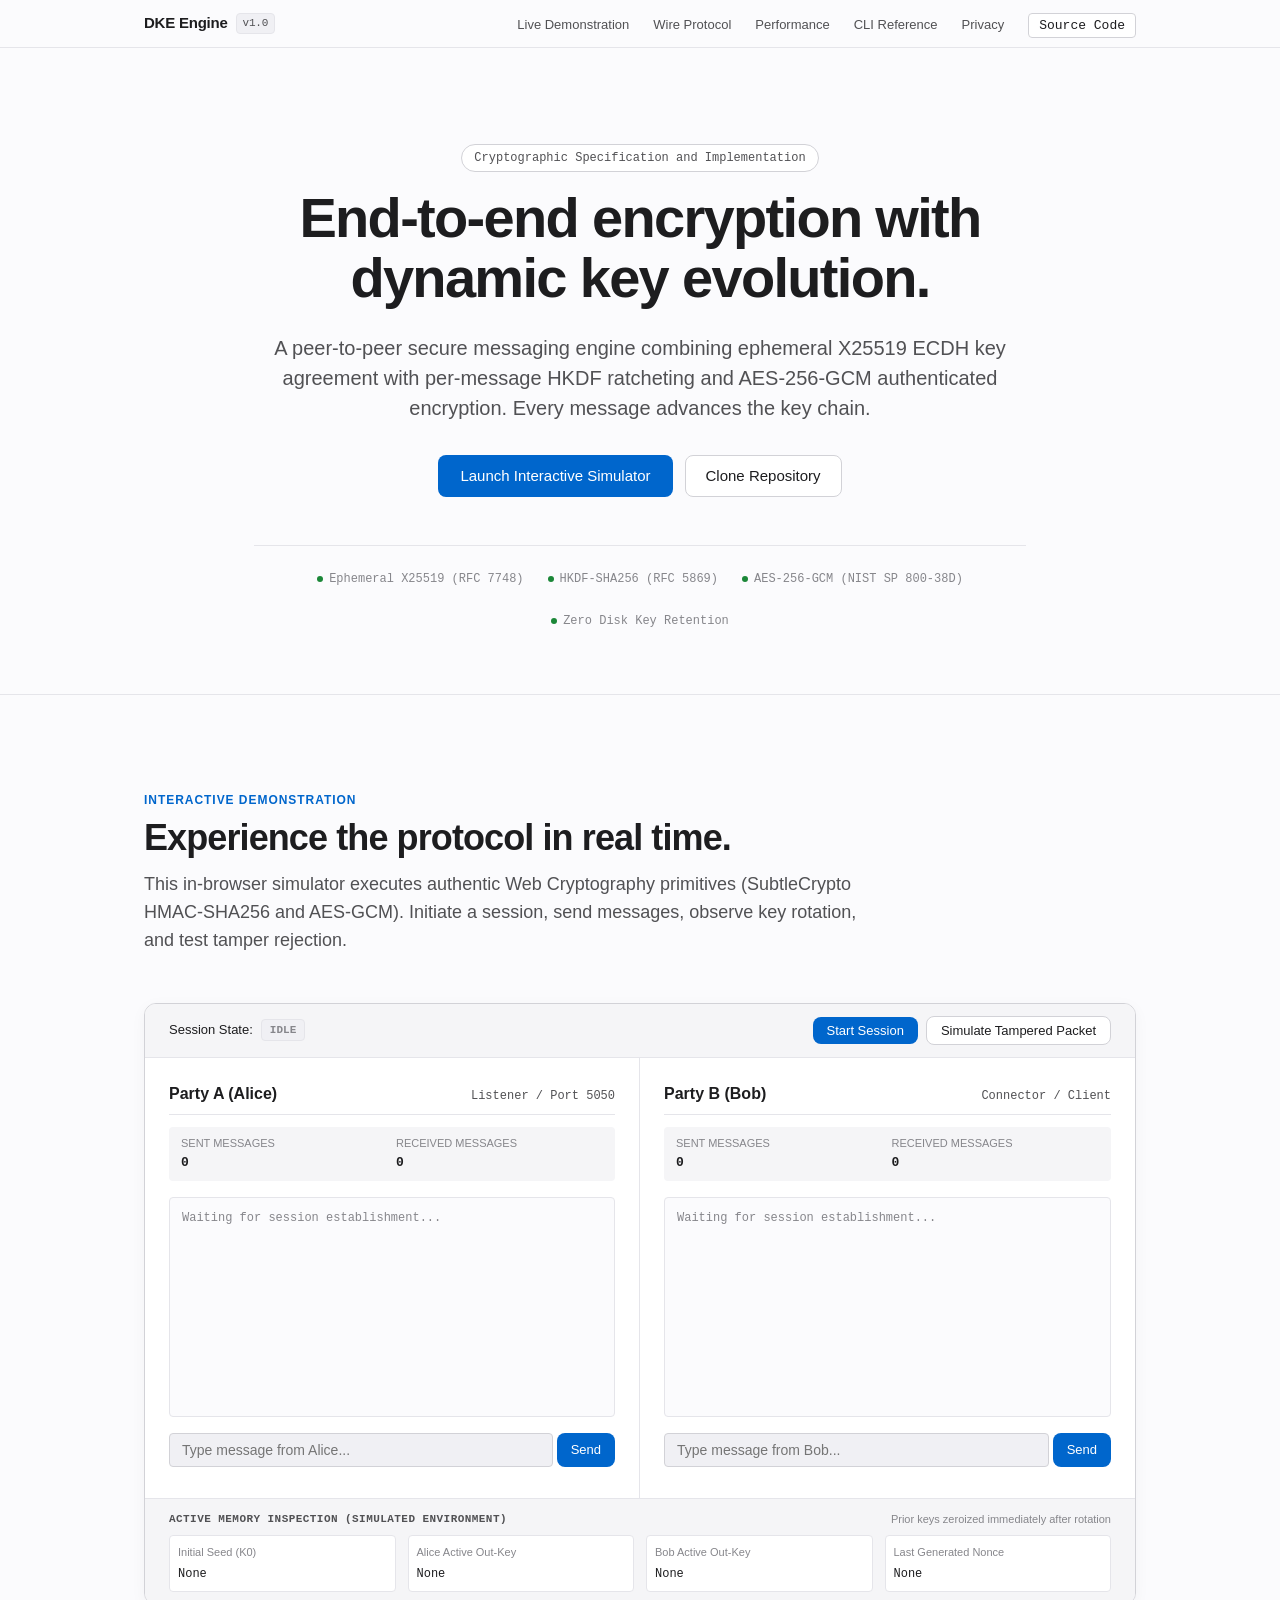
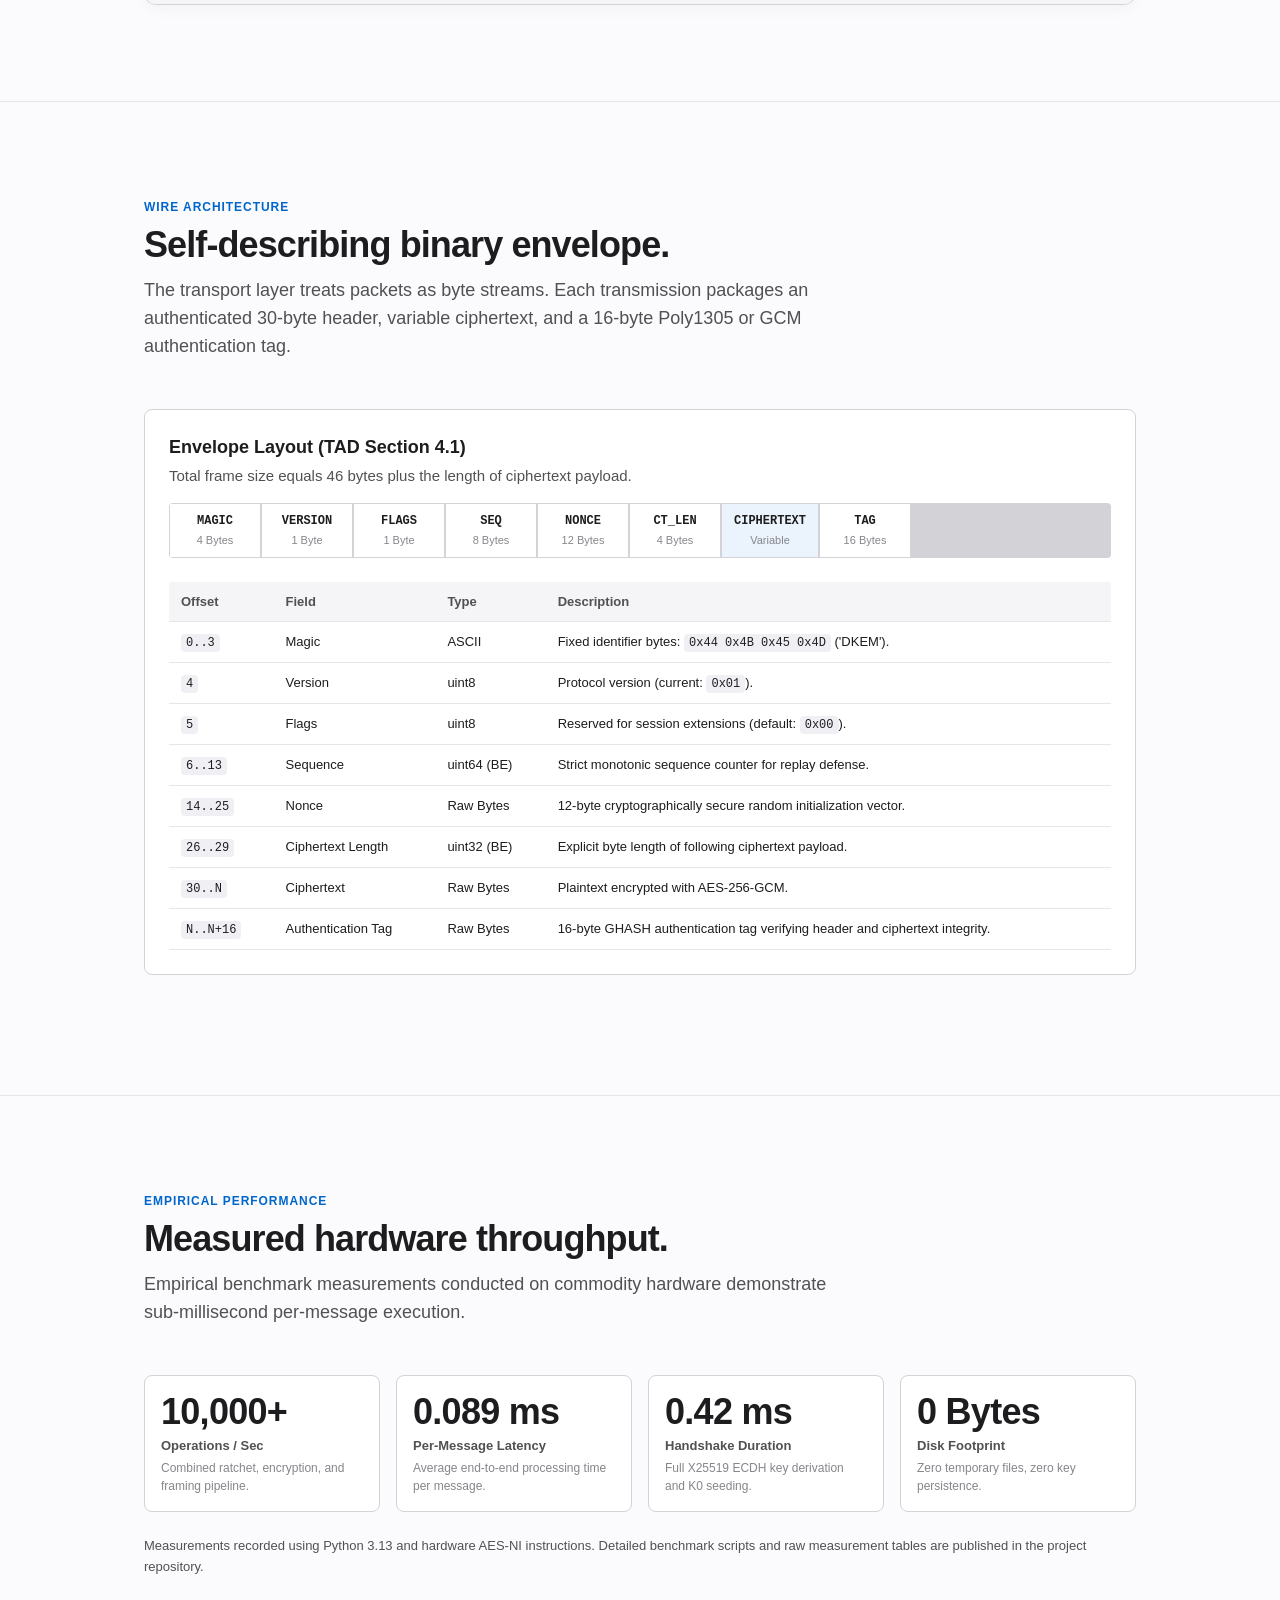
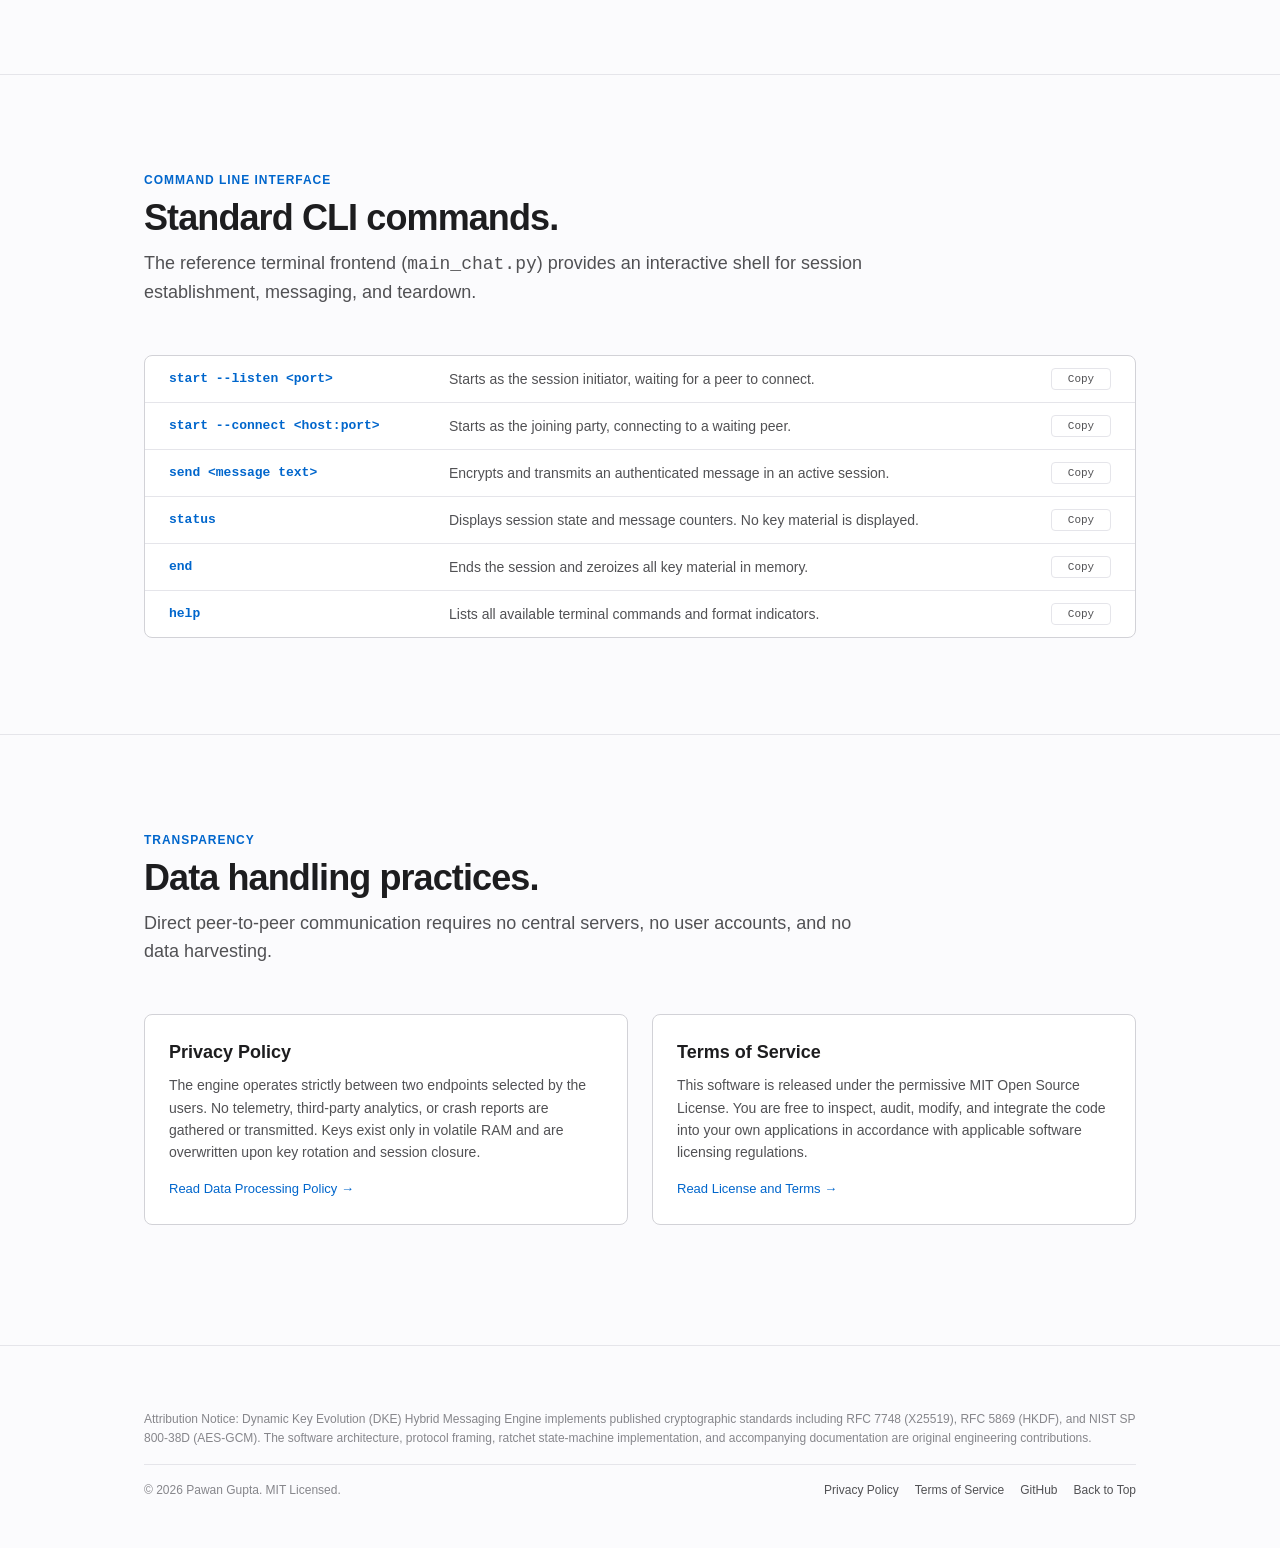
==== index.html @ 80542a17 "Add Apple-grade product marketing website and interactive cryptographic simulator" ====
<!DOCTYPE html>
<html lang="en">
<head>
  <meta charset="UTF-8">
  <meta name="viewport" content="width=device-width, initial-scale=1.0">
  <title>DKE Hybrid Messaging Engine — End-to-End Encryption with Dynamic Key Evolution</title>
  <meta name="description" content="Peer-to-peer secure messaging combining ephemeral X25519 ECDH key agreement with per-message HKDF ratcheting and AES-256-GCM authenticated encryption.">
  <link rel="stylesheet" href="styles.css">
</head>
<body>

  <!-- Site Navigation Header -->
  <header class="site-header" role="banner">
    <div class="header-inner">
      <a href="#top" class="brand-link" aria-label="DKE Messaging Engine Home">
        <span>DKE Engine</span>
        <span class="brand-badge">v1.0</span>
      </a>

      <nav role="navigation" aria-label="Main Navigation">
        <ul class="nav-links">
          <li><a href="#simulator">Live Demonstration</a></li>
          <li><a href="#architecture">Wire Protocol</a></li>
          <li><a href="#benchmarks">Performance</a></li>
          <li><a href="#cli">CLI Reference</a></li>
          <li><a href="#privacy" data-open-modal="privacy">Privacy</a></li>
          <li><a href="https://github.com/pawangupta3401-art/dke-hybrid-messaging-engine.git" class="nav-github-link" target="_blank" rel="noopener noreferrer">Source Code</a></li>
        </ul>
      </nav>
    </div>
  </header>

  <main id="top" role="main">

    <!-- Product Hero Section -->
    <section class="section hero-section" aria-labelledby="hero-title">
      <div class="container hero-content">
        <div class="hero-tag">Cryptographic Specification and Implementation</div>
        <h1 id="hero-title" class="hero-title">End-to-end encryption with dynamic key evolution.</h1>
        <p class="hero-summary">
          A peer-to-peer secure messaging engine combining ephemeral X25519 ECDH key agreement with per-message HKDF ratcheting and AES-256-GCM authenticated encryption. Every message advances the key chain.
        </p>

        <div class="hero-actions">
          <a href="#simulator" class="btn-primary">Launch Interactive Simulator</a>
          <a href="https://github.com/pawangupta3401-art/dke-hybrid-messaging-engine.git" class="btn-secondary" target="_blank" rel="noopener noreferrer">Clone Repository</a>
        </div>

        <div class="hero-audit-strip">
          <div class="audit-item">
            <span class="audit-dot"></span>
            <span>Ephemeral X25519 (RFC 7748)</span>
          </div>
          <div class="audit-item">
            <span class="audit-dot"></span>
            <span>HKDF-SHA256 (RFC 5869)</span>
          </div>
          <div class="audit-item">
            <span class="audit-dot"></span>
            <span>AES-256-GCM (NIST SP 800-38D)</span>
          </div>
          <div class="audit-item">
            <span class="audit-dot"></span>
            <span>Zero Disk Key Retention</span>
          </div>
        </div>
      </div>
    </section>

    <!-- Product Visual: Interactive Simulator -->
    <section id="simulator" class="section" aria-labelledby="sim-title">
      <div class="container">
        <div class="section-header">
          <div class="section-eyebrow">Interactive Demonstration</div>
          <h2 id="sim-title" class="section-title">Experience the protocol in real time.</h2>
          <p class="section-desc">
            This in-browser simulator executes authentic Web Cryptography primitives (SubtleCrypto HMAC-SHA256 and AES-GCM). Initiate a session, send messages, observe key rotation, and test tamper rejection.
          </p>
        </div>

        <!-- Simulator Frame -->
        <div class="simulator-panel" role="region" aria-label="Cryptographic Session Simulator">
          <!-- Simulator Toolbar -->
          <div class="simulator-toolbar">
            <div class="toolbar-status">
              <span>Session State:</span>
              <span id="sim-status-badge" class="status-badge idle">Idle</span>
            </div>
            <div class="toolbar-actions">
              <button id="btn-sim-start" class="btn-primary btn-sm" type="button">Start Session</button>
              <button id="btn-sim-tamper" class="btn-secondary btn-sm" type="button" disabled>Simulate Tampered Packet</button>
              <button id="btn-sim-end" class="btn-secondary btn-sm" type="button" style="display: none;">End Session</button>
            </div>
          </div>

          <!-- Side-by-side Peer Terminals -->
          <div class="simulator-body">
            <!-- Party A (Initiator) -->
            <div class="peer-column">
              <div class="peer-header">
                <span class="peer-name">Party A (Alice)</span>
                <span class="peer-role">Listener / Port 5050</span>
              </div>

              <div class="peer-metrics">
                <div class="metric-item">
                  <span class="metric-label">Sent Messages</span>
                  <span id="alice-sent-count" class="metric-value">0</span>
                </div>
                <div class="metric-item">
                  <span class="metric-label">Received Messages</span>
                  <span id="alice-recv-count" class="metric-value">0</span>
                </div>
              </div>

              <div id="alice-transcript" class="peer-transcript" aria-live="polite" aria-label="Alice Transcript">
                <div class="chat-line system">Waiting for session establishment...</div>
              </div>

              <div class="peer-composer">
                <label for="alice-input" class="visually-hidden" style="display:none;">Alice message</label>
                <input id="alice-input" class="composer-input" type="text" placeholder="Type message from Alice..." disabled autocomplete="off">
                <button id="btn-alice-send" class="btn-primary btn-sm" type="button" disabled>Send</button>
              </div>
            </div>

            <!-- Party B (Responder) -->
            <div class="peer-column">
              <div class="peer-header">
                <span class="peer-name">Party B (Bob)</span>
                <span class="peer-role">Connector / Client</span>
              </div>

              <div class="peer-metrics">
                <div class="metric-item">
                  <span class="metric-label">Sent Messages</span>
                  <span id="bob-sent-count" class="metric-value">0</span>
                </div>
                <div class="metric-item">
                  <span class="metric-label">Received Messages</span>
                  <span id="bob-recv-count" class="metric-value">0</span>
                </div>
              </div>

              <div id="bob-transcript" class="peer-transcript" aria-live="polite" aria-label="Bob Transcript">
                <div class="chat-line system">Waiting for session establishment...</div>
              </div>

              <div class="peer-composer">
                <label for="bob-input" class="visually-hidden" style="display:none;">Bob message</label>
                <input id="bob-input" class="composer-input" type="text" placeholder="Type message from Bob..." disabled autocomplete="off">
                <button id="btn-bob-send" class="btn-primary btn-sm" type="button" disabled>Send</button>
              </div>
            </div>
          </div>

          <!-- Protocol State Inspector -->
          <div class="simulator-inspector">
            <div class="inspector-header">
              <span class="inspector-title">Active Memory Inspection (Simulated Environment)</span>
              <span style="font-size: 0.6875rem; color: var(--color-text-tertiary);">Prior keys zeroized immediately after rotation</span>
            </div>
            <div class="inspector-grid">
              <div class="inspector-field">
                <div class="field-label">Initial Seed (K0)</div>
                <div id="insp-k0" class="field-value">None</div>
              </div>
              <div class="inspector-field">
                <div class="field-label">Alice Active Out-Key</div>
                <div id="insp-alice-out" class="field-value">None</div>
              </div>
              <div class="inspector-field">
                <div class="field-label">Bob Active Out-Key</div>
                <div id="insp-bob-out" class="field-value">None</div>
              </div>
              <div class="inspector-field">
                <div class="field-label">Last Generated Nonce</div>
                <div id="insp-last-nonce" class="field-value">None</div>
              </div>
            </div>
          </div>
        </div>
      </div>
    </section>

    <!-- Technical Architecture Section -->
    <section id="architecture" class="section" aria-labelledby="arch-title">
      <div class="container">
        <div class="section-header">
          <div class="section-eyebrow">Wire Architecture</div>
          <h2 id="arch-title" class="section-title">Self-describing binary envelope.</h2>
          <p class="section-desc">
            The transport layer treats packets as byte streams. Each transmission packages an authenticated 30-byte header, variable ciphertext, and a 16-byte Poly1305 or GCM authentication tag.
          </p>
        </div>

        <div class="anatomy-card">
          <div class="anatomy-header">Envelope Layout (TAD Section 4.1)</div>
          <div class="anatomy-desc">Total frame size equals 46 bytes plus the length of ciphertext payload.</div>

          <div class="wire-block-diagram">
            <div class="wire-block">
              <span class="wire-block-name">MAGIC</span>
              <span class="wire-block-bytes">4 Bytes</span>
            </div>
            <div class="wire-block">
              <span class="wire-block-name">VERSION</span>
              <span class="wire-block-bytes">1 Byte</span>
            </div>
            <div class="wire-block">
              <span class="wire-block-name">FLAGS</span>
              <span class="wire-block-bytes">1 Byte</span>
            </div>
            <div class="wire-block">
              <span class="wire-block-name">SEQ</span>
              <span class="wire-block-bytes">8 Bytes</span>
            </div>
            <div class="wire-block">
              <span class="wire-block-name">NONCE</span>
              <span class="wire-block-bytes">12 Bytes</span>
            </div>
            <div class="wire-block">
              <span class="wire-block-name">CT_LEN</span>
              <span class="wire-block-bytes">4 Bytes</span>
            </div>
            <div class="wire-block accent">
              <span class="wire-block-name">CIPHERTEXT</span>
              <span class="wire-block-bytes">Variable</span>
            </div>
            <div class="wire-block">
              <span class="wire-block-name">TAG</span>
              <span class="wire-block-bytes">16 Bytes</span>
            </div>
          </div>

          <table class="wire-spec-table">
            <thead>
              <tr>
                <th>Offset</th>
                <th>Field</th>
                <th>Type</th>
                <th>Description</th>
              </tr>
            </thead>
            <tbody>
              <tr>
                <td><code>0..3</code></td>
                <td>Magic</td>
                <td>ASCII</td>
                <td>Fixed identifier bytes: <code>0x44 0x4B 0x45 0x4D</code> ('DKEM').</td>
              </tr>
              <tr>
                <td><code>4</code></td>
                <td>Version</td>
                <td>uint8</td>
                <td>Protocol version (current: <code>0x01</code>).</td>
              </tr>
              <tr>
                <td><code>5</code></td>
                <td>Flags</td>
                <td>uint8</td>
                <td>Reserved for session extensions (default: <code>0x00</code>).</td>
              </tr>
              <tr>
                <td><code>6..13</code></td>
                <td>Sequence</td>
                <td>uint64 (BE)</td>
                <td>Strict monotonic sequence counter for replay defense.</td>
              </tr>
              <tr>
                <td><code>14..25</code></td>
                <td>Nonce</td>
                <td>Raw Bytes</td>
                <td>12-byte cryptographically secure random initialization vector.</td>
              </tr>
              <tr>
                <td><code>26..29</code></td>
                <td>Ciphertext Length</td>
                <td>uint32 (BE)</td>
                <td>Explicit byte length of following ciphertext payload.</td>
              </tr>
              <tr>
                <td><code>30..N</code></td>
                <td>Ciphertext</td>
                <td>Raw Bytes</td>
                <td>Plaintext encrypted with AES-256-GCM.</td>
              </tr>
              <tr>
                <td><code>N..N+16</code></td>
                <td>Authentication Tag</td>
                <td>Raw Bytes</td>
                <td>16-byte GHASH authentication tag verifying header and ciphertext integrity.</td>
              </tr>
            </tbody>
          </table>
        </div>
      </div>
    </section>

    <!-- Empirical Benchmarks Section -->
    <section id="benchmarks" class="section" aria-labelledby="bench-title">
      <div class="container">
        <div class="section-header">
          <div class="section-eyebrow">Empirical Performance</div>
          <h2 id="bench-title" class="section-title">Measured hardware throughput.</h2>
          <p class="section-desc">
            Empirical benchmark measurements conducted on commodity hardware demonstrate sub-millisecond per-message execution.
          </p>
        </div>

        <div class="metrics-row">
          <div class="metric-stat-box">
            <div class="stat-number">10,000+</div>
            <div class="stat-label">Operations / Sec</div>
            <div class="stat-detail">Combined ratchet, encryption, and framing pipeline.</div>
          </div>
          <div class="metric-stat-box">
            <div class="stat-number">0.089 ms</div>
            <div class="stat-label">Per-Message Latency</div>
            <div class="stat-detail">Average end-to-end processing time per message.</div>
          </div>
          <div class="metric-stat-box">
            <div class="stat-number">0.42 ms</div>
            <div class="stat-label">Handshake Duration</div>
            <div class="stat-detail">Full X25519 ECDH key derivation and K0 seeding.</div>
          </div>
          <div class="metric-stat-box">
            <div class="stat-number">0 Bytes</div>
            <div class="stat-label">Disk Footprint</div>
            <div class="stat-detail">Zero temporary files, zero key persistence.</div>
          </div>
        </div>

        <p class="benchmark-note">
          Measurements recorded using Python 3.13 and hardware AES-NI instructions. Detailed benchmark scripts and raw measurement tables are published in the project repository.
        </p>
      </div>
    </section>

    <!-- CLI Reference Section -->
    <section id="cli" class="section" aria-labelledby="cli-title">
      <div class="container">
        <div class="section-header">
          <div class="section-eyebrow">Command Line Interface</div>
          <h2 id="cli-title" class="section-title">Standard CLI commands.</h2>
          <p class="section-desc">
            The reference terminal frontend (<code>main_chat.py</code>) provides an interactive shell for session establishment, messaging, and teardown.
          </p>
        </div>

        <div class="cli-container">
          <div class="cli-row">
            <span class="cli-command">start --listen &lt;port&gt;</span>
            <span class="cli-desc">Starts as the session initiator, waiting for a peer to connect.</span>
            <button class="cli-copy-btn" data-cmd="start --listen 5050" type="button">Copy</button>
          </div>
          <div class="cli-row">
            <span class="cli-command">start --connect &lt;host:port&gt;</span>
            <span class="cli-desc">Starts as the joining party, connecting to a waiting peer.</span>
            <button class="cli-copy-btn" data-cmd="start --connect localhost:5050" type="button">Copy</button>
          </div>
          <div class="cli-row">
            <span class="cli-command">send &lt;message text&gt;</span>
            <span class="cli-desc">Encrypts and transmits an authenticated message in an active session.</span>
            <button class="cli-copy-btn" data-cmd="send Hello, this is a secure message." type="button">Copy</button>
          </div>
          <div class="cli-row">
            <span class="cli-command">status</span>
            <span class="cli-desc">Displays session state and message counters. No key material is displayed.</span>
            <button class="cli-copy-btn" data-cmd="status" type="button">Copy</button>
          </div>
          <div class="cli-row">
            <span class="cli-command">end</span>
            <span class="cli-desc">Ends the session and zeroizes all key material in memory.</span>
            <button class="cli-copy-btn" data-cmd="end" type="button">Copy</button>
          </div>
          <div class="cli-row">
            <span class="cli-command">help</span>
            <span class="cli-desc">Lists all available terminal commands and format indicators.</span>
            <button class="cli-copy-btn" data-cmd="help" type="button">Copy</button>
          </div>
        </div>
      </div>
    </section>

    <!-- Data Practices (Privacy & Terms) -->
    <section class="section" aria-labelledby="privacy-title">
      <div class="container">
        <div class="section-header">
          <div class="section-eyebrow">Transparency</div>
          <h2 id="privacy-title" class="section-title">Data handling practices.</h2>
          <p class="section-desc">
            Direct peer-to-peer communication requires no central servers, no user accounts, and no data harvesting.
          </p>
        </div>

        <div class="practices-grid">
          <div class="practice-card">
            <h3 class="practice-title">Privacy Policy</h3>
            <p class="practice-body">
              The engine operates strictly between two endpoints selected by the users. No telemetry, third-party analytics, or crash reports are gathered or transmitted. Keys exist only in volatile RAM and are overwritten upon key rotation and session closure.
            </p>
            <button class="practice-link" data-open-modal="privacy" type="button">Read Data Processing Policy &rarr;</button>
          </div>

          <div class="practice-card">
            <h3 class="practice-title">Terms of Service</h3>
            <p class="practice-body">
              This software is released under the permissive MIT Open Source License. You are free to inspect, audit, modify, and integrate the code into your own applications in accordance with applicable software licensing regulations.
            </p>
            <button class="practice-link" data-open-modal="terms" type="button">Read License and Terms &rarr;</button>
          </div>
        </div>
      </div>
    </section>

  </main>

  <!-- Site Footer -->
  <footer class="site-footer" role="contentinfo">
    <div class="container">
      <div class="footer-legal-notice">
        <p>
          Attribution Notice: Dynamic Key Evolution (DKE) Hybrid Messaging Engine implements published cryptographic standards including RFC 7748 (X25519), RFC 5869 (HKDF), and NIST SP 800-38D (AES-GCM). The software architecture, protocol framing, ratchet state-machine implementation, and accompanying documentation are original engineering contributions.
        </p>
      </div>

      <div class="footer-nav-row">
        <div>&copy; 2026 Pawan Gupta. MIT Licensed.</div>
        <ul class="footer-links">
          <li><button data-open-modal="privacy" type="button">Privacy Policy</button></li>
          <li><button data-open-modal="terms" type="button">Terms of Service</button></li>
          <li><a href="https://github.com/pawangupta3401-art/dke-hybrid-messaging-engine.git" target="_blank" rel="noopener noreferrer">GitHub</a></li>
          <li><a href="#top">Back to Top</a></li>
        </ul>
      </div>
    </div>
  </footer>

  <!-- Accessible Modal Dialog -->
  <div id="legal-modal" class="modal-backdrop" role="dialog" aria-modal="true" aria-labelledby="modal-title">
    <div class="modal-window">
      <div class="modal-header">
        <h3 id="modal-title" class="modal-title">Policy</h3>
        <button id="modal-close-btn" class="modal-close-btn" type="button" aria-label="Close dialog">&times;</button>
      </div>
      <div id="modal-body" class="modal-content">
        <!-- Injected via JavaScript -->
      </div>
      <div class="modal-footer">
        <button id="modal-footer-close-btn" class="btn-secondary btn-sm" type="button">Close</button>
      </div>
    </div>
  </div>

  <script src="app.js"></script>
</body>
</html>
---- styles.css ----
/* ==========================================================================
   Dynamic Key Evolution (DKE) — Design System & Stylesheet
   Direction: Apple-style restraint, warm neutral canvas, typography hierarchy.
   ========================================================================== */

:root {
  /* Surface & Canvas (Strictly avoiding pure white canvas and purple-black) */
  --color-canvas: #fbfbfd;
  --color-surface: #ffffff;
  --color-surface-raised: #f5f5f7;
  --color-surface-subtle: #f0f0f4;
  
  /* Text & Hierarchy */
  --color-text-primary: #1d1d1f;
  --color-text-secondary: #515154;
  --color-text-tertiary: #86868b;
  --color-text-inverse: #ffffff;

  /* Single Restrained Accent */
  --color-accent: #0066cc;
  --color-accent-hover: #004499;
  --color-accent-subtle: #ebf4fc;
  
  /* Structural Lines & Dividers */
  --color-border: #d2d2d7;
  --color-border-subtle: #e5e5ea;
  
  /* Functional Status Colors (Purpose-driven, no neon) */
  --color-status-success: #1b8738;
  --color-status-success-bg: #edf7ee;
  --color-status-error: #c93b2b;
  --color-status-error-bg: #fdf2f2;
  --color-status-warning: #b25e00;

  /* Typography Stacks (No Inter, Geist, Space Grotesk) */
  --font-system: -apple-system, BlinkMacSystemFont, "SF Pro Text", "SF Pro Display", "Helvetica Neue", Helvetica, Arial, sans-serif;
  --font-mono: "SF Mono", ui-monospace, Menlo, Monaco, Consolas, "Liberation Mono", monospace;

  /* Spacing Scale */
  --space-2: 4px;
  --space-3: 8px;
  --space-4: 12px;
  --space-5: 16px;
  --space-6: 24px;
  --space-7: 32px;
  --space-8: 48px;
  --space-9: 64px;
  --space-10: 96px;

  /* Layout Widths */
  --width-max: 1040px;
  --width-reading: 720px;

  /* Restrained Geometry (No soft balloon rounding) */
  --radius-sm: 4px;
  --radius-md: 8px;
  --radius-lg: 12px;

  /* Subtle, crisp focus definition */
  --focus-ring: 0 0 0 3px rgba(0, 102, 204, 0.35);
}

/* --------------------------------------------------------------------------
   Base & Reset
   -------------------------------------------------------------------------- */
*, *::before, *::after {
  box-sizing: border-box;
  margin: 0;
  padding: 0;
}

html {
  font-size: 16px;
  scroll-behavior: smooth;
  -webkit-text-size-adjust: 100%;
}

body {
  font-family: var(--font-system);
  background-color: var(--color-canvas);
  color: var(--color-text-primary);
  line-height: 1.5;
  -webkit-font-smoothing: antialiased;
  -moz-osx-font-smoothing: grayscale;
}

/* Respect user preference for reduced motion */
@media (prefers-reduced-motion: reduce) {
  *, *::before, *::after {
    animation-duration: 0.01ms !important;
    animation-iteration-count: 1 !important;
    transition-duration: 0.01ms !important;
    scroll-behavior: auto !important;
  }
}

a {
  color: var(--color-accent);
  text-decoration: none;
  transition: color 0.15s ease;
}

a:hover {
  color: var(--color-accent-hover);
  text-decoration: underline;
}

a:focus-visible,
button:focus-visible,
input:focus-visible {
  outline: none;
  box-shadow: var(--focus-ring);
}

/* --------------------------------------------------------------------------
   Navigation Header
   -------------------------------------------------------------------------- */
.site-header {
  position: sticky;
  top: 0;
  z-index: 100;
  background-color: rgba(251, 251, 253, 0.85);
  backdrop-filter: blur(20px);
  -webkit-backdrop-filter: blur(20px);
  border-bottom: 1px solid var(--color-border-subtle);
  height: 48px;
  display: flex;
  align-items: center;
}

.header-inner {
  max-width: var(--width-max);
  margin: 0 auto;
  padding: 0 var(--space-6);
  width: 100%;
  display: flex;
  align-items: center;
  justify-content: space-between;
}

.brand-link {
  font-size: 0.9375rem;
  font-weight: 600;
  letter-spacing: -0.015em;
  color: var(--color-text-primary);
  display: flex;
  align-items: center;
  gap: var(--space-3);
  text-decoration: none;
}

.brand-badge {
  font-family: var(--font-mono);
  font-size: 0.6875rem;
  font-weight: 500;
  background-color: var(--color-surface-subtle);
  color: var(--color-text-secondary);
  padding: 1px 6px;
  border-radius: var(--radius-sm);
  border: 1px solid var(--color-border-subtle);
}

.nav-links {
  display: flex;
  align-items: center;
  gap: var(--space-6);
  list-style: none;
}

.nav-links a {
  font-size: 0.8125rem;
  color: var(--color-text-secondary);
  text-decoration: none;
  transition: color 0.12s ease;
}

.nav-links a:hover {
  color: var(--color-text-primary);
  text-decoration: none;
}

.nav-github-link {
  font-family: var(--font-mono);
  font-size: 0.75rem;
  padding: 4px 10px;
  border: 1px solid var(--color-border);
  border-radius: var(--radius-sm);
  background: var(--color-surface);
  color: var(--color-text-primary) !important;
}

.nav-github-link:hover {
  border-color: var(--color-text-secondary);
}

/* --------------------------------------------------------------------------
   Layout Containers & Spacing
   -------------------------------------------------------------------------- */
.container {
  max-width: var(--width-max);
  margin: 0 auto;
  padding: 0 var(--space-6);
}

.section {
  padding: var(--space-10) 0;
  border-bottom: 1px solid var(--color-border-subtle);
}

.section-header {
  margin-bottom: var(--space-8);
}

.section-eyebrow {
  font-size: 0.75rem;
  font-weight: 600;
  letter-spacing: 0.08em;
  text-transform: uppercase;
  color: var(--color-accent);
  margin-bottom: var(--space-3);
}

.section-title {
  font-size: 2.25rem;
  line-height: 1.15;
  font-weight: 600;
  letter-spacing: -0.025em;
  color: var(--color-text-primary);
  margin-bottom: var(--space-4);
}

.section-desc {
  font-size: 1.125rem;
  line-height: 1.55;
  color: var(--color-text-secondary);
  max-width: var(--width-reading);
}

/* --------------------------------------------------------------------------
   Hero Section
   -------------------------------------------------------------------------- */
.hero-section {
  padding: var(--space-10) 0 var(--space-9);
  text-align: center;
}

.hero-content {
  max-width: 820px;
  margin: 0 auto;
}

.hero-tag {
  display: inline-block;
  font-family: var(--font-mono);
  font-size: 0.75rem;
  font-weight: 500;
  color: var(--color-text-secondary);
  background-color: var(--color-surface);
  border: 1px solid var(--color-border);
  padding: 4px 12px;
  border-radius: 999px;
  margin-bottom: var(--space-5);
}

.hero-title {
  font-size: 3.5rem;
  line-height: 1.08;
  font-weight: 700;
  letter-spacing: -0.03em;
  color: var(--color-text-primary);
  margin-bottom: var(--space-6);
}

.hero-summary {
  font-size: 1.25rem;
  line-height: 1.5;
  color: var(--color-text-secondary);
  margin-bottom: var(--space-7);
  font-weight: 400;
}

.hero-actions {
  display: flex;
  align-items: center;
  justify-content: center;
  gap: var(--space-4);
  margin-bottom: var(--space-8);
  flex-wrap: wrap;
}

.btn-primary {
  display: inline-flex;
  align-items: center;
  justify-content: center;
  background-color: var(--color-accent);
  color: var(--color-text-inverse);
  font-size: 0.9375rem;
  font-weight: 500;
  padding: 10px 22px;
  border-radius: var(--radius-md);
  border: none;
  cursor: pointer;
  text-decoration: none;
  transition: background-color 0.15s ease;
}

.btn-primary:hover {
  background-color: var(--color-accent-hover);
  text-decoration: none;
}

.btn-secondary {
  display: inline-flex;
  align-items: center;
  justify-content: center;
  background-color: var(--color-surface);
  color: var(--color-text-primary);
  font-size: 0.9375rem;
  font-weight: 500;
  padding: 9px 20px;
  border-radius: var(--radius-md);
  border: 1px solid var(--color-border);
  cursor: pointer;
  text-decoration: none;
  transition: border-color 0.15s ease, background-color 0.15s ease;
}

.btn-secondary:hover {
  border-color: var(--color-text-secondary);
  background-color: var(--color-surface-raised);
  text-decoration: none;
}

.btn-sm {
  font-size: 0.8125rem;
  padding: 6px 14px;
}

.hero-audit-strip {
  display: flex;
  align-items: center;
  justify-content: center;
  gap: var(--space-6);
  font-family: var(--font-mono);
  font-size: 0.75rem;
  color: var(--color-text-tertiary);
  border-top: 1px solid var(--color-border-subtle);
  padding-top: var(--space-6);
  flex-wrap: wrap;
}

.audit-item {
  display: flex;
  align-items: center;
  gap: 6px;
}

.audit-dot {
  width: 6px;
  height: 6px;
  border-radius: 50%;
  background-color: var(--color-status-success);
}

/* --------------------------------------------------------------------------
   Interactive Product Demo (Simulator)
   -------------------------------------------------------------------------- */
.simulator-panel {
  background-color: var(--color-surface);
  border: 1px solid var(--color-border);
  border-radius: var(--radius-lg);
  overflow: hidden;
  box-shadow: 0 4px 16px rgba(0, 0, 0, 0.04);
}

.simulator-toolbar {
  padding: var(--space-4) var(--space-6);
  background-color: var(--color-surface-raised);
  border-bottom: 1px solid var(--color-border-subtle);
  display: flex;
  align-items: center;
  justify-content: space-between;
  flex-wrap: wrap;
  gap: var(--space-4);
}

.toolbar-status {
  display: flex;
  align-items: center;
  gap: var(--space-3);
  font-size: 0.8125rem;
  font-weight: 500;
}

.status-badge {
  display: inline-flex;
  align-items: center;
  gap: 6px;
  padding: 2px 8px;
  border-radius: var(--radius-sm);
  font-family: var(--font-mono);
  font-size: 0.6875rem;
  font-weight: 600;
  text-transform: uppercase;
}

.status-badge.active {
  background-color: var(--color-status-success-bg);
  color: var(--color-status-success);
  border: 1px solid #c2e2c7;
}

.status-badge.idle {
  background-color: var(--color-surface-subtle);
  color: var(--color-text-tertiary);
  border: 1px solid var(--color-border-subtle);
}

.toolbar-actions {
  display: flex;
  align-items: center;
  gap: var(--space-3);
}

.simulator-body {
  display: grid;
  grid-template-columns: 1fr 1fr;
  min-height: 440px;
}

.peer-column {
  padding: var(--space-6);
  display: flex;
  flex-direction: column;
}

.peer-column:first-child {
  border-right: 1px solid var(--color-border-subtle);
}

.peer-header {
  display: flex;
  align-items: baseline;
  justify-content: space-between;
  margin-bottom: var(--space-4);
  padding-bottom: var(--space-3);
  border-bottom: 1px solid var(--color-border-subtle);
}

.peer-name {
  font-size: 1rem;
  font-weight: 600;
  color: var(--color-text-primary);
}

.peer-role {
  font-family: var(--font-mono);
  font-size: 0.75rem;
  color: var(--color-text-secondary);
}

.peer-metrics {
  display: grid;
  grid-template-columns: 1fr 1fr;
  gap: var(--space-3);
  margin-bottom: var(--space-5);
  background-color: var(--color-surface-raised);
  padding: var(--space-3) var(--space-4);
  border-radius: var(--radius-sm);
}

.metric-item {
  display: flex;
  flex-direction: column;
}

.metric-label {
  font-size: 0.6875rem;
  font-weight: 500;
  text-transform: uppercase;
  color: var(--color-text-tertiary);
  margin-bottom: 2px;
}

.metric-value {
  font-family: var(--font-mono);
  font-size: 0.8125rem;
  color: var(--color-text-primary);
  font-weight: 600;
}

.peer-transcript {
  flex: 1;
  background-color: var(--color-canvas);
  border: 1px solid var(--color-border-subtle);
  border-radius: var(--radius-sm);
  padding: var(--space-4);
  font-family: var(--font-mono);
  font-size: 0.8125rem;
  overflow-y: auto;
  max-height: 220px;
  display: flex;
  flex-direction: column;
  gap: var(--space-3);
  margin-bottom: var(--space-5);
}

.chat-line {
  line-height: 1.45;
  word-break: break-word;
}

.chat-line.outbound {
  color: var(--color-accent);
}

.chat-line.inbound {
  color: var(--color-text-primary);
}

.chat-line.system {
  color: var(--color-text-tertiary);
  font-size: 0.75rem;
}

.chat-line.error {
  color: var(--color-status-error);
  background-color: var(--color-status-error-bg);
  padding: 4px 6px;
  border-radius: var(--radius-sm);
}

.chat-line.success {
  color: var(--color-status-success);
}

.peer-composer {
  display: flex;
  gap: var(--space-2);
}

.composer-input {
  flex: 1;
  padding: 8px 12px;
  font-size: 0.875rem;
  font-family: var(--font-system);
  border: 1px solid var(--color-border);
  border-radius: var(--radius-sm);
  background-color: var(--color-surface);
  color: var(--color-text-primary);
}

.composer-input:disabled {
  background-color: var(--color-surface-subtle);
  cursor: not-allowed;
}

.simulator-inspector {
  border-top: 1px solid var(--color-border-subtle);
  background-color: var(--color-surface-raised);
  padding: var(--space-4) var(--space-6);
  font-size: 0.8125rem;
}

.inspector-header {
  display: flex;
  align-items: center;
  justify-content: space-between;
  margin-bottom: var(--space-3);
}

.inspector-title {
  font-family: var(--font-mono);
  font-size: 0.6875rem;
  font-weight: 600;
  text-transform: uppercase;
  letter-spacing: 0.04em;
  color: var(--color-text-secondary);
}

.inspector-grid {
  display: grid;
  grid-template-columns: repeat(4, 1fr);
  gap: var(--space-4);
}

.inspector-field {
  background: var(--color-surface);
  padding: var(--space-3);
  border: 1px solid var(--color-border-subtle);
  border-radius: var(--radius-sm);
}

.field-label {
  font-size: 0.6875rem;
  color: var(--color-text-tertiary);
  margin-bottom: 4px;
}

.field-value {
  font-family: var(--font-mono);
  font-size: 0.75rem;
  color: var(--color-text-primary);
  overflow: hidden;
  text-overflow: ellipsis;
  white-space: nowrap;
}

/* --------------------------------------------------------------------------
   Technical Architecture & Wire Format
   -------------------------------------------------------------------------- */
.anatomy-card {
  background-color: var(--color-surface);
  border: 1px solid var(--color-border);
  border-radius: var(--radius-md);
  padding: var(--space-6);
  margin-bottom: var(--space-6);
}

.anatomy-header {
  font-size: 1.125rem;
  font-weight: 600;
  color: var(--color-text-primary);
  margin-bottom: var(--space-2);
}

.anatomy-desc {
  font-size: 0.9375rem;
  color: var(--color-text-secondary);
  margin-bottom: var(--space-5);
}

.wire-block-diagram {
  display: flex;
  gap: 2px;
  background-color: var(--color-border);
  padding: 1px;
  border-radius: var(--radius-sm);
  overflow-x: auto;
  margin-bottom: var(--space-6);
}

.wire-block {
  background-color: var(--color-surface);
  padding: var(--space-3) var(--space-4);
  display: flex;
  flex-direction: column;
  align-items: center;
  text-align: center;
  min-width: 90px;
}

.wire-block.accent {
  background-color: var(--color-accent-subtle);
}

.wire-block-name {
  font-family: var(--font-mono);
  font-size: 0.75rem;
  font-weight: 600;
  color: var(--color-text-primary);
  margin-bottom: 2px;
}

.wire-block-bytes {
  font-size: 0.6875rem;
  color: var(--color-text-tertiary);
}

.wire-spec-table {
  width: 100%;
  border-collapse: collapse;
  font-size: 0.8125rem;
}

.wire-spec-table th,
.wire-spec-table td {
  padding: 10px 12px;
  text-align: left;
  border-bottom: 1px solid var(--color-border-subtle);
}

.wire-spec-table th {
  font-weight: 600;
  color: var(--color-text-secondary);
  background-color: var(--color-surface-raised);
}

.wire-spec-table td {
  color: var(--color-text-primary);
}

.wire-spec-table code {
  font-family: var(--font-mono);
  font-size: 0.75rem;
  background-color: var(--color-surface-subtle);
  padding: 2px 5px;
  border-radius: var(--radius-sm);
}

/* --------------------------------------------------------------------------
   Benchmark Stats Grid
   -------------------------------------------------------------------------- */
.metrics-row {
  display: grid;
  grid-template-columns: repeat(4, 1fr);
  gap: var(--space-5);
  margin-bottom: var(--space-6);
}

.metric-stat-box {
  background-color: var(--color-surface);
  border: 1px solid var(--color-border);
  border-radius: var(--radius-md);
  padding: var(--space-5);
}

.stat-number {
  font-size: 2.25rem;
  line-height: 1.1;
  font-weight: 700;
  letter-spacing: -0.02em;
  color: var(--color-text-primary);
  margin-bottom: var(--space-2);
}

.stat-label {
  font-size: 0.8125rem;
  font-weight: 600;
  color: var(--color-text-secondary);
  margin-bottom: 4px;
}

.stat-detail {
  font-size: 0.75rem;
  color: var(--color-text-tertiary);
}

.benchmark-note {
  font-size: 0.8125rem;
  color: var(--color-text-secondary);
  line-height: 1.6;
}

/* --------------------------------------------------------------------------
   CLI Reference Section
   -------------------------------------------------------------------------- */
.cli-container {
  background-color: var(--color-surface);
  border: 1px solid var(--color-border);
  border-radius: var(--radius-md);
  overflow: hidden;
}

.cli-row {
  display: grid;
  grid-template-columns: 280px 1fr 60px;
  align-items: center;
  padding: var(--space-4) var(--space-6);
  border-bottom: 1px solid var(--color-border-subtle);
}

.cli-row:last-child {
  border-bottom: none;
}

.cli-command {
  font-family: var(--font-mono);
  font-size: 0.8125rem;
  font-weight: 600;
  color: var(--color-accent);
}

.cli-desc {
  font-size: 0.875rem;
  color: var(--color-text-secondary);
}

.cli-copy-btn {
  background: transparent;
  border: 1px solid var(--color-border-subtle);
  border-radius: var(--radius-sm);
  padding: 4px 8px;
  font-size: 0.6875rem;
  font-family: var(--font-mono);
  color: var(--color-text-secondary);
  cursor: pointer;
  transition: all 0.12s ease;
}

.cli-copy-btn:hover {
  background-color: var(--color-surface-raised);
  color: var(--color-text-primary);
  border-color: var(--color-border);
}

/* --------------------------------------------------------------------------
   Privacy & Terms (Data Practices)
   -------------------------------------------------------------------------- */
.practices-grid {
  display: grid;
  grid-template-columns: 1fr 1fr;
  gap: var(--space-6);
  margin-bottom: var(--space-6);
}

.practice-card {
  background-color: var(--color-surface);
  border: 1px solid var(--color-border);
  border-radius: var(--radius-md);
  padding: var(--space-6);
}

.practice-title {
  font-size: 1.125rem;
  font-weight: 600;
  color: var(--color-text-primary);
  margin-bottom: var(--space-3);
}

.practice-body {
  font-size: 0.875rem;
  line-height: 1.6;
  color: var(--color-text-secondary);
  margin-bottom: var(--space-4);
}

.practice-link {
  font-size: 0.8125rem;
  font-weight: 500;
  color: var(--color-accent);
  cursor: pointer;
  background: none;
  border: none;
  padding: 0;
}

.practice-link:hover {
  text-decoration: underline;
}

/* --------------------------------------------------------------------------
   Modal Dialogs (Accessible, lightweight, no framework)
   -------------------------------------------------------------------------- */
.modal-backdrop {
  position: fixed;
  inset: 0;
  background-color: rgba(29, 29, 31, 0.4);
  backdrop-filter: blur(4px);
  -webkit-backdrop-filter: blur(4px);
  z-index: 1000;
  display: none;
  align-items: center;
  justify-content: center;
  padding: var(--space-6);
}

.modal-backdrop.open {
  display: flex;
}

.modal-window {
  background-color: var(--color-surface);
  border-radius: var(--radius-lg);
  max-width: 640px;
  width: 100%;
  max-height: 85vh;
  display: flex;
  flex-direction: column;
  box-shadow: 0 16px 40px rgba(0, 0, 0, 0.12);
  border: 1px solid var(--color-border);
}

.modal-header {
  padding: var(--space-5) var(--space-6);
  border-bottom: 1px solid var(--color-border-subtle);
  display: flex;
  align-items: center;
  justify-content: space-between;
}

.modal-title {
  font-size: 1.125rem;
  font-weight: 600;
  color: var(--color-text-primary);
}

.modal-close-btn {
  background: none;
  border: none;
  font-size: 1.25rem;
  line-height: 1;
  color: var(--color-text-tertiary);
  cursor: pointer;
  padding: 4px;
}

.modal-close-btn:hover {
  color: var(--color-text-primary);
}

.modal-content {
  padding: var(--space-6);
  overflow-y: auto;
  font-size: 0.875rem;
  line-height: 1.6;
  color: var(--color-text-secondary);
}

.modal-content h4 {
  font-size: 0.9375rem;
  font-weight: 600;
  color: var(--color-text-primary);
  margin: var(--space-4) 0 var(--space-2);
}

.modal-content h4:first-child {
  margin-top: 0;
}

.modal-footer {
  padding: var(--space-4) var(--space-6);
  border-top: 1px solid var(--color-border-subtle);
  text-align: right;
  background-color: var(--color-surface-raised);
}

/* --------------------------------------------------------------------------
   Site Footer
   -------------------------------------------------------------------------- */
.site-footer {
  padding: var(--space-9) 0 var(--space-8);
  font-size: 0.75rem;
  color: var(--color-text-tertiary);
  line-height: 1.6;
}

.footer-legal-notice {
  margin-bottom: var(--space-5);
  padding-bottom: var(--space-5);
  border-bottom: 1px solid var(--color-border-subtle);
}

.footer-nav-row {
  display: flex;
  align-items: center;
  justify-content: space-between;
  flex-wrap: wrap;
  gap: var(--space-4);
}

.footer-links {
  display: flex;
  gap: var(--space-5);
  list-style: none;
}

.footer-links a,
.footer-links button {
  color: var(--color-text-secondary);
  text-decoration: none;
  background: none;
  border: none;
  font-size: 0.75rem;
  cursor: pointer;
}

.footer-links a:hover,
.footer-links button:hover {
  color: var(--color-text-primary);
  text-decoration: underline;
}

/* --------------------------------------------------------------------------
   Responsive Breakpoints
   -------------------------------------------------------------------------- */
@media (max-width: 860px) {
  .simulator-body {
    grid-template-columns: 1fr;
  }
  .peer-column:first-child {
    border-right: none;
    border-bottom: 1px solid var(--color-border-subtle);
  }
  .inspector-grid {
    grid-template-columns: 1fr 1fr;
  }
  .metrics-row {
    grid-template-columns: 1fr 1fr;
  }
  .practices-grid {
    grid-template-columns: 1fr;
  }
  .hero-title {
    font-size: 2.5rem;
  }
  .cli-row {
    grid-template-columns: 1fr;
    gap: var(--space-2);
  }
  .cli-copy-btn {
    align-self: flex-start;
  }
}

@media (max-width: 540px) {
  .hero-title {
    font-size: 2rem;
  }
  .section-title {
    font-size: 1.75rem;
  }
  .metrics-row {
    grid-template-columns: 1fr;
  }
  .nav-links {
    display: none; /* Keep clean on small mobile */
  }
  .inspector-grid {
    grid-template-columns: 1fr;
  }
}
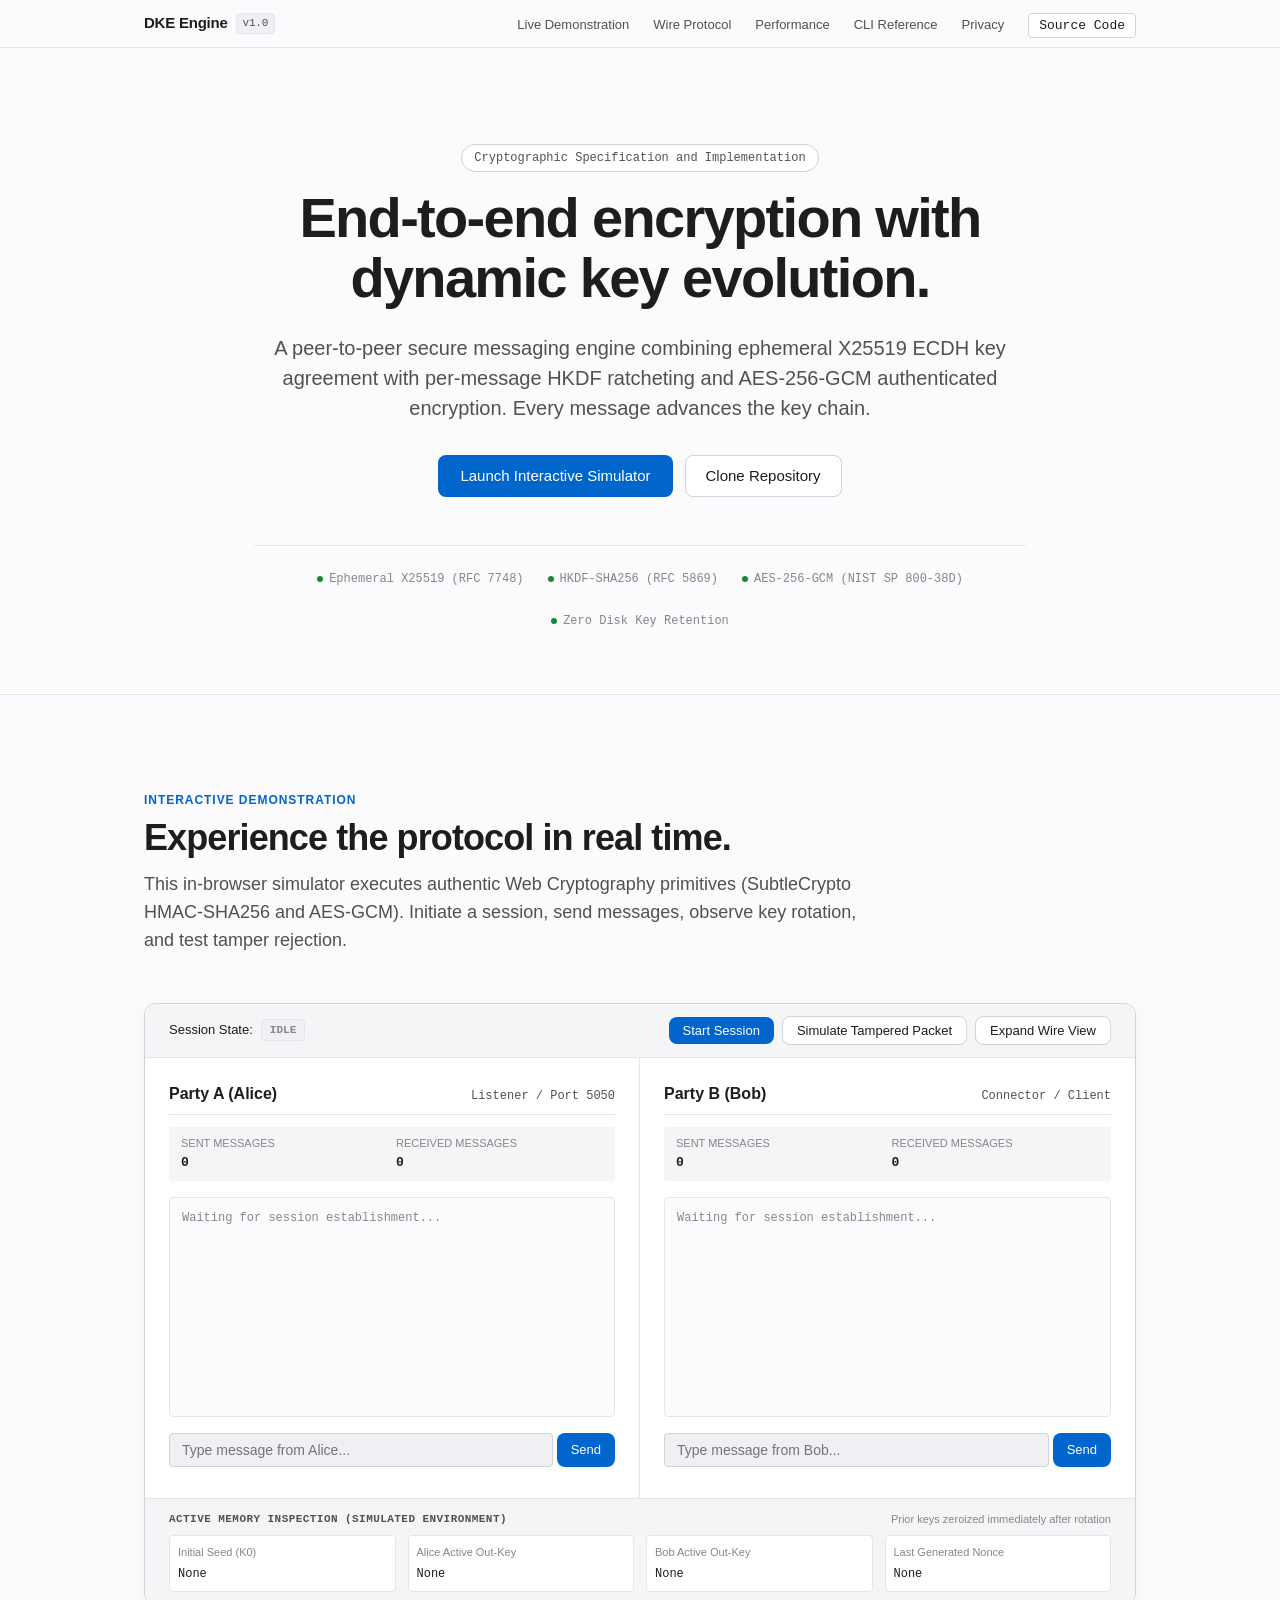
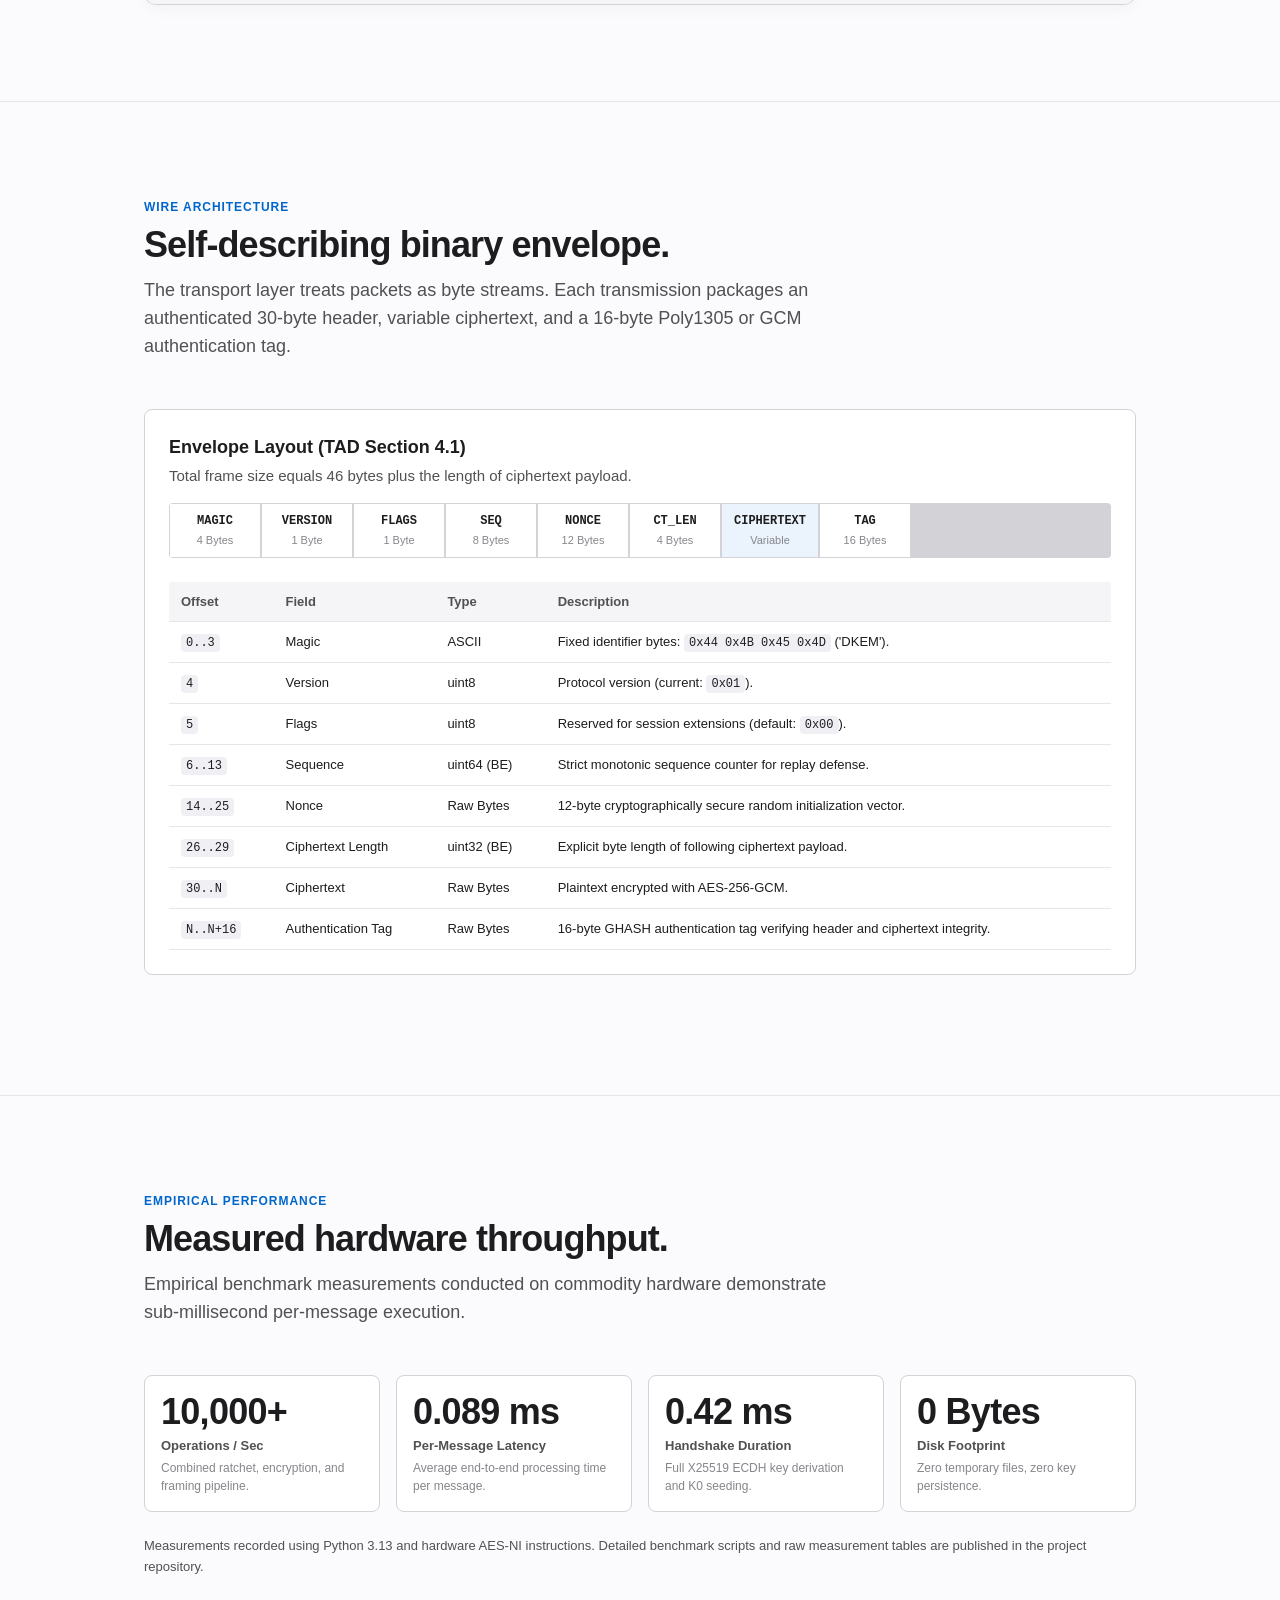
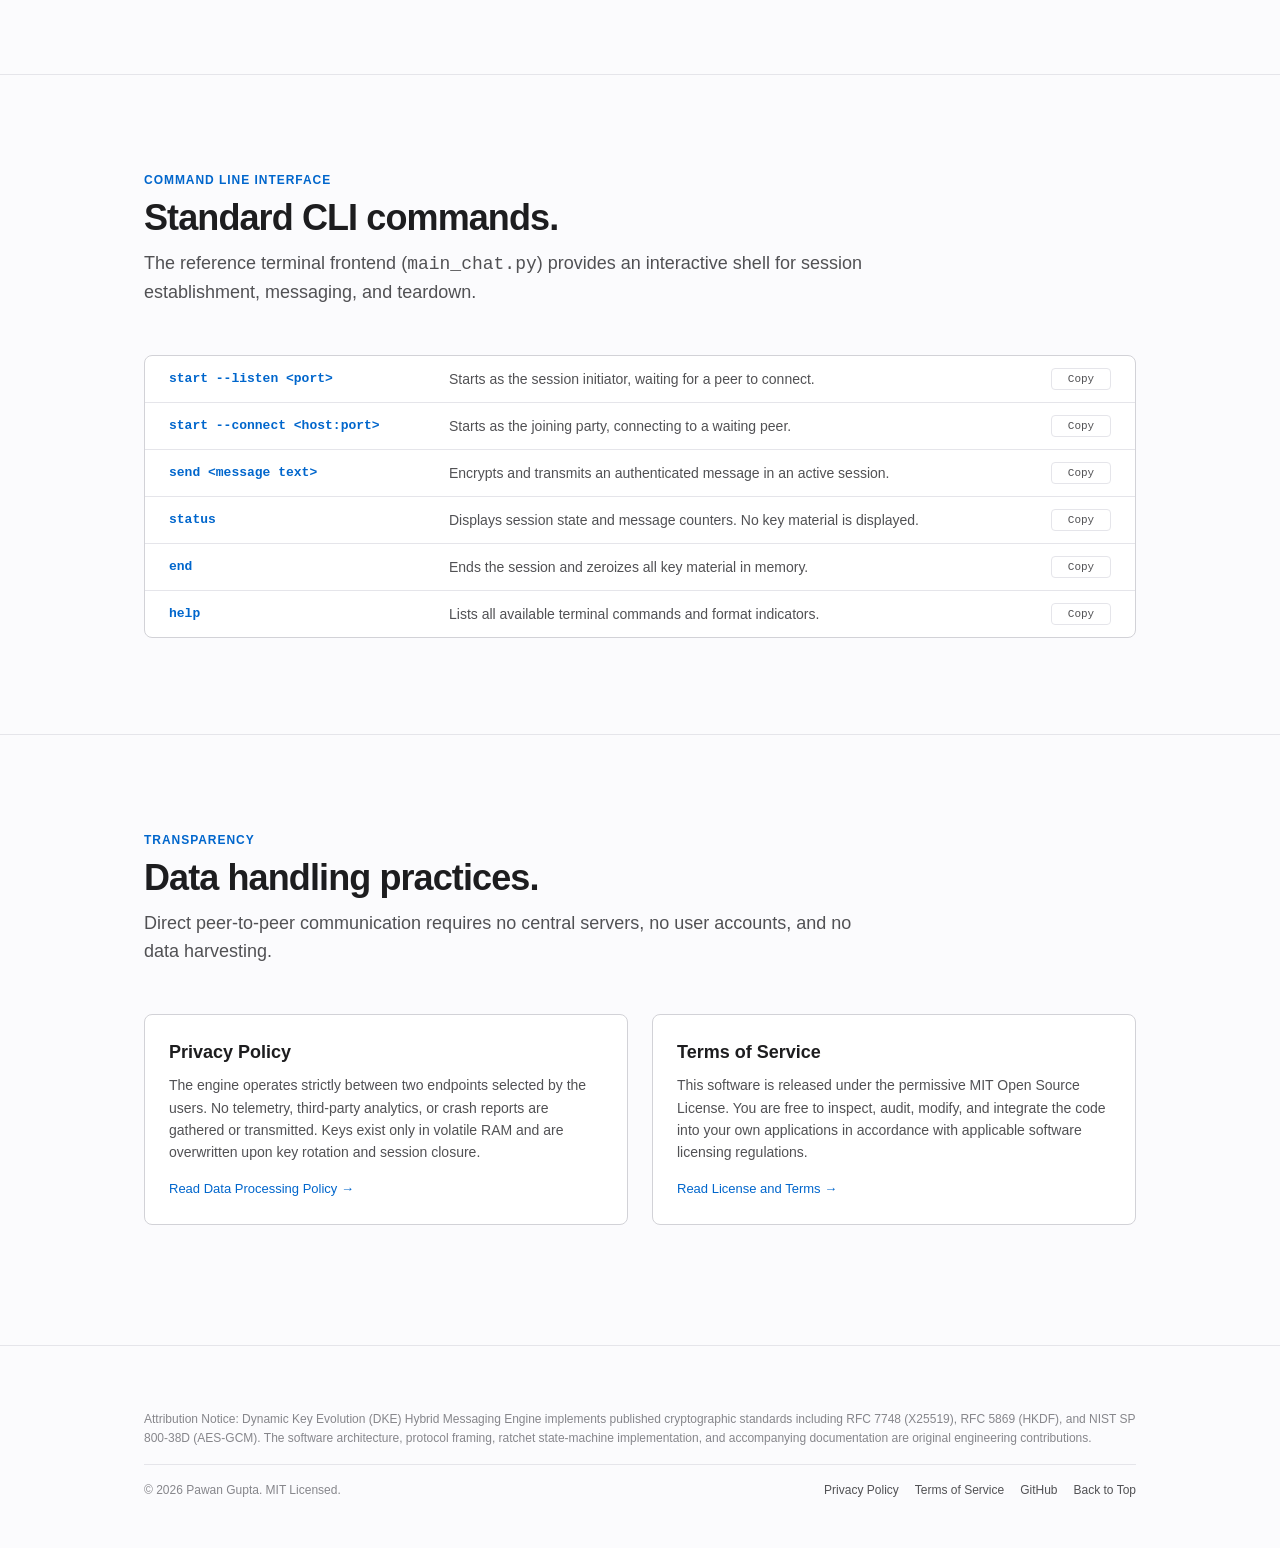
==== commit 17235be7: "Add interactive per-message Wire View inspection and toolbar toggle to simulator" ====
--- a/index.html
+++ b/index.html
@@ -89,6 +89,7 @@
             <div class="toolbar-actions">
               <button id="btn-sim-start" class="btn-primary btn-sm" type="button">Start Session</button>
               <button id="btn-sim-tamper" class="btn-secondary btn-sm" type="button" disabled>Simulate Tampered Packet</button>
+              <button id="btn-toggle-wire" class="btn-secondary btn-sm" type="button">Expand Wire View</button>
               <button id="btn-sim-end" class="btn-secondary btn-sm" type="button" style="display: none;">End Session</button>
             </div>
           </div>
--- a/styles.css
+++ b/styles.css
@@ -534,6 +534,105 @@
   color: var(--color-status-success);
 }
 
+/* --------------------------------------------------------------------------
+   Wire View Collapsible Panels
+   -------------------------------------------------------------------------- */
+.chat-message-group {
+  display: flex;
+  flex-direction: column;
+  gap: 4px;
+}
+
+.wire-details {
+  margin-top: 2px;
+  background-color: var(--color-surface);
+  border: 1px solid var(--color-border-subtle);
+  border-radius: var(--radius-sm);
+  overflow: hidden;
+  font-size: 0.75rem;
+}
+
+.wire-summary {
+  padding: 4px 8px;
+  font-family: var(--font-mono);
+  font-size: 0.6875rem;
+  font-weight: 500;
+  color: var(--color-text-secondary);
+  cursor: pointer;
+  background-color: var(--color-surface-raised);
+  user-select: none;
+  display: flex;
+  align-items: center;
+  gap: 6px;
+  transition: background-color 0.12s ease;
+}
+
+.wire-summary:hover {
+  background-color: var(--color-surface-subtle);
+  color: var(--color-text-primary);
+}
+
+.wire-badge {
+  font-size: 0.625rem;
+  font-weight: 600;
+  text-transform: uppercase;
+  letter-spacing: 0.04em;
+  padding: 1px 5px;
+  border-radius: 2px;
+  background-color: var(--color-accent-subtle);
+  color: var(--color-accent);
+}
+
+.wire-badge.corrupted {
+  background-color: var(--color-status-error-bg);
+  color: var(--color-status-error);
+}
+
+.wire-details[open] .wire-summary {
+  border-bottom: 1px solid var(--color-border-subtle);
+}
+
+.wire-body {
+  padding: 8px 10px;
+  background-color: var(--color-canvas);
+  font-family: var(--font-mono);
+  font-size: 0.6875rem;
+  display: flex;
+  flex-direction: column;
+  gap: 4px;
+}
+
+.wire-field {
+  display: grid;
+  grid-template-columns: 130px 1fr;
+  gap: 8px;
+  align-items: baseline;
+  line-height: 1.4;
+}
+
+.wire-key {
+  color: var(--color-text-tertiary);
+  font-weight: 500;
+}
+
+.wire-val {
+  color: var(--color-text-primary);
+  word-break: break-all;
+}
+
+.wire-val.tampered-byte {
+  color: var(--color-status-error);
+  font-weight: 600;
+  background-color: var(--color-status-error-bg);
+  padding: 1px 3px;
+  border-radius: 2px;
+}
+
+.wire-frame {
+  color: var(--color-text-secondary);
+  font-size: 0.625rem;
+}
+
 .peer-composer {
   display: flex;
   gap: var(--space-2);
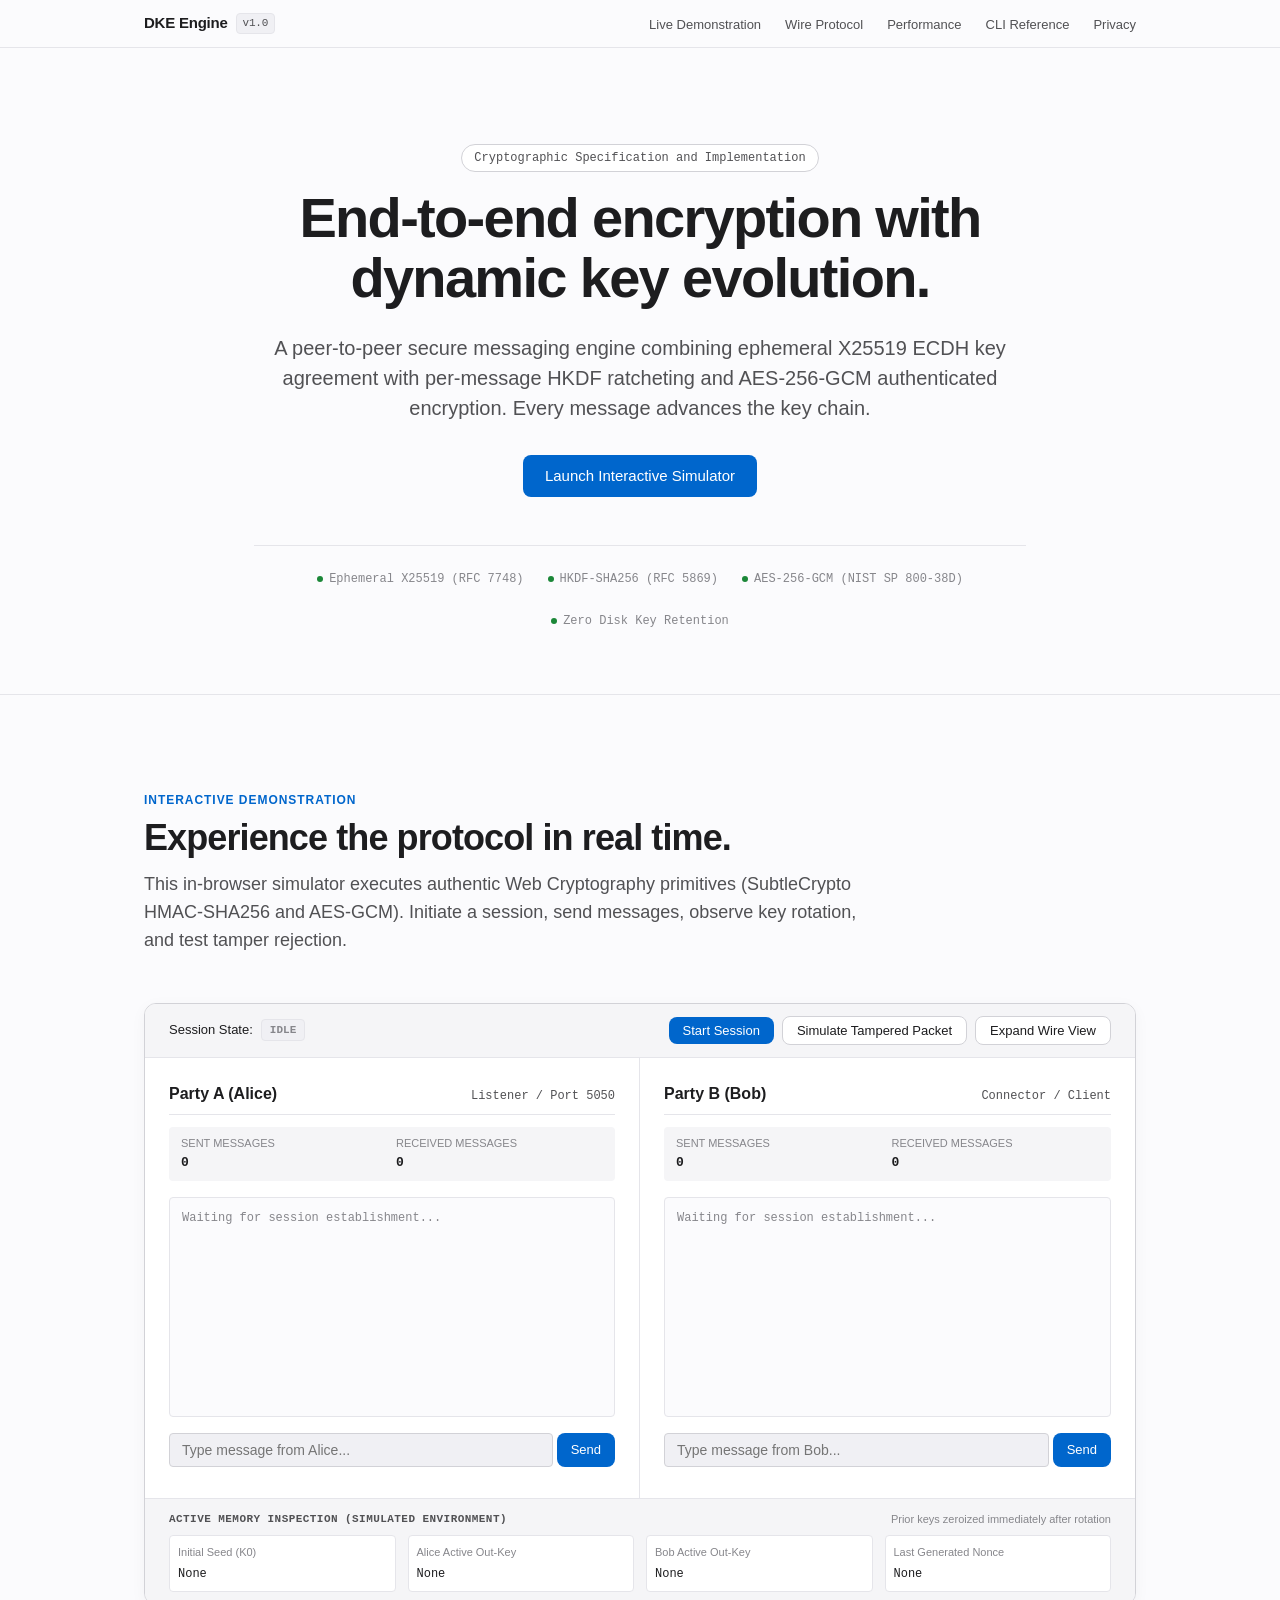
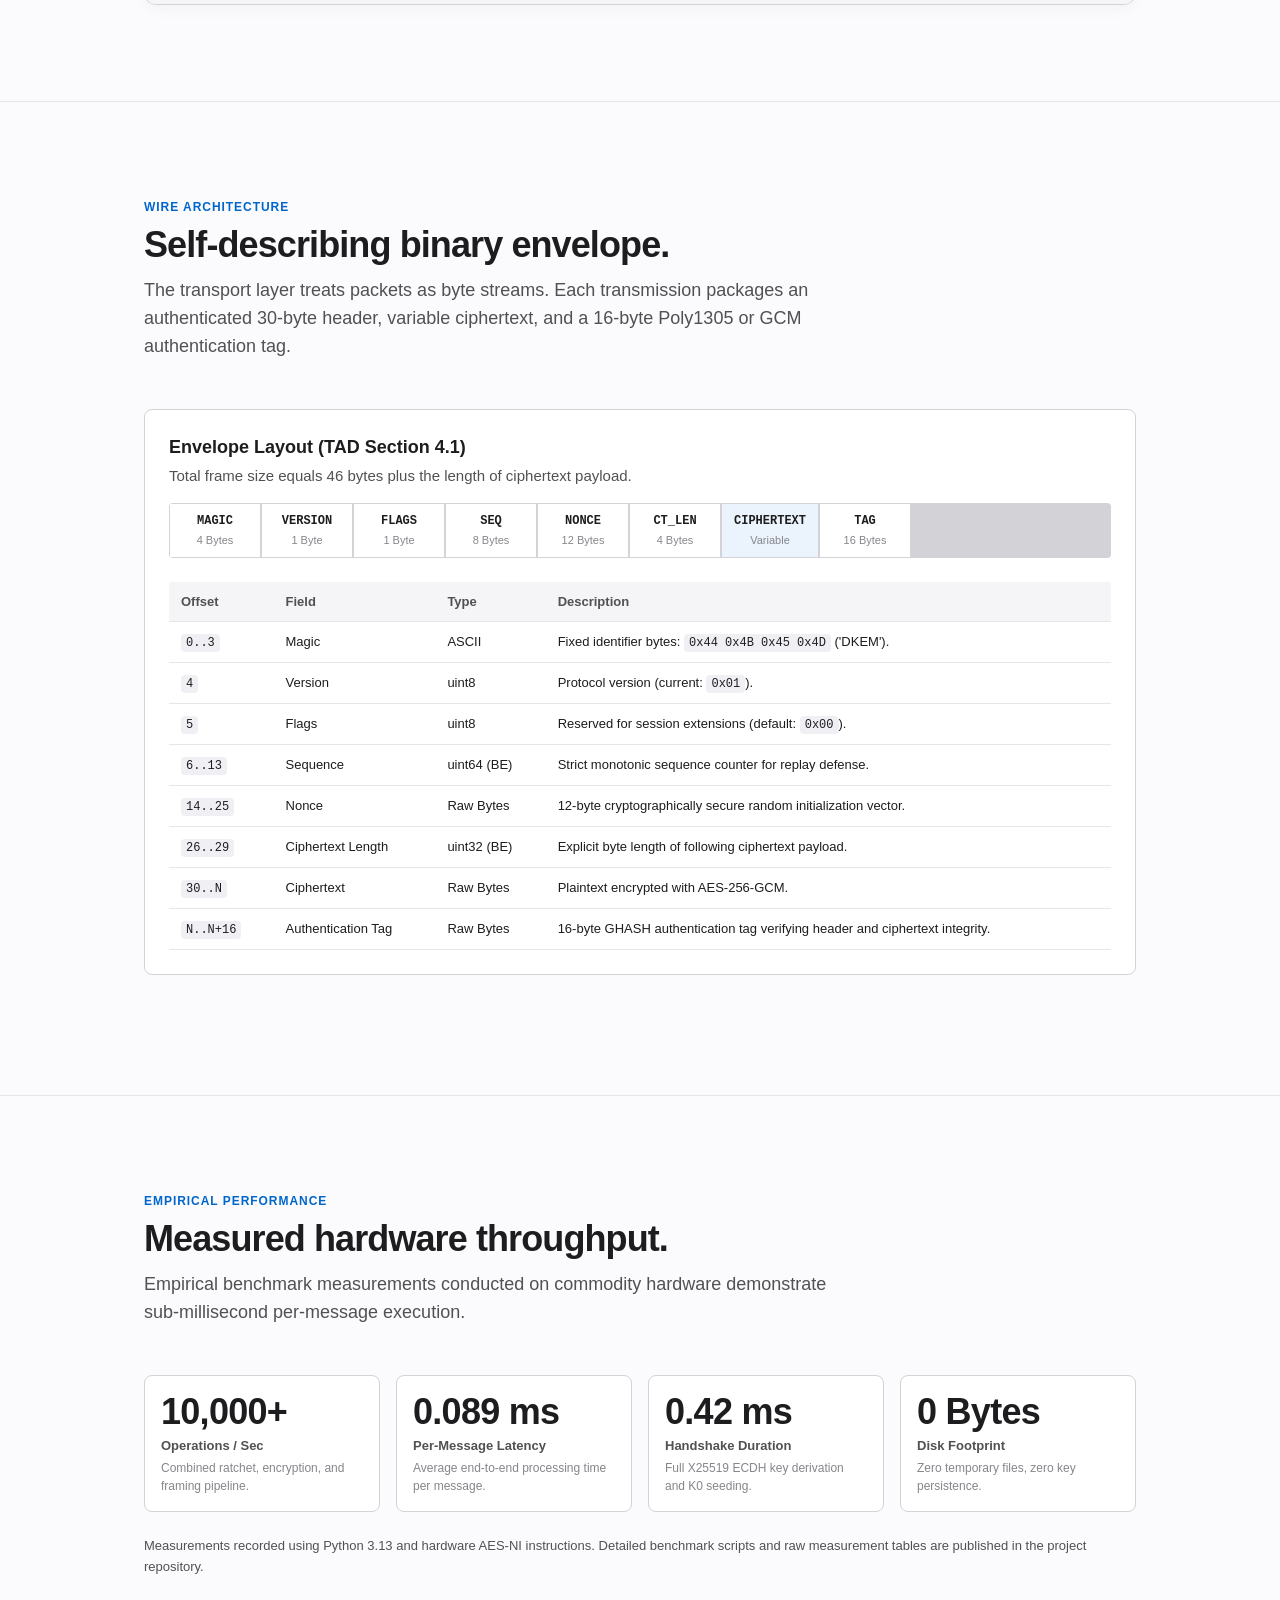
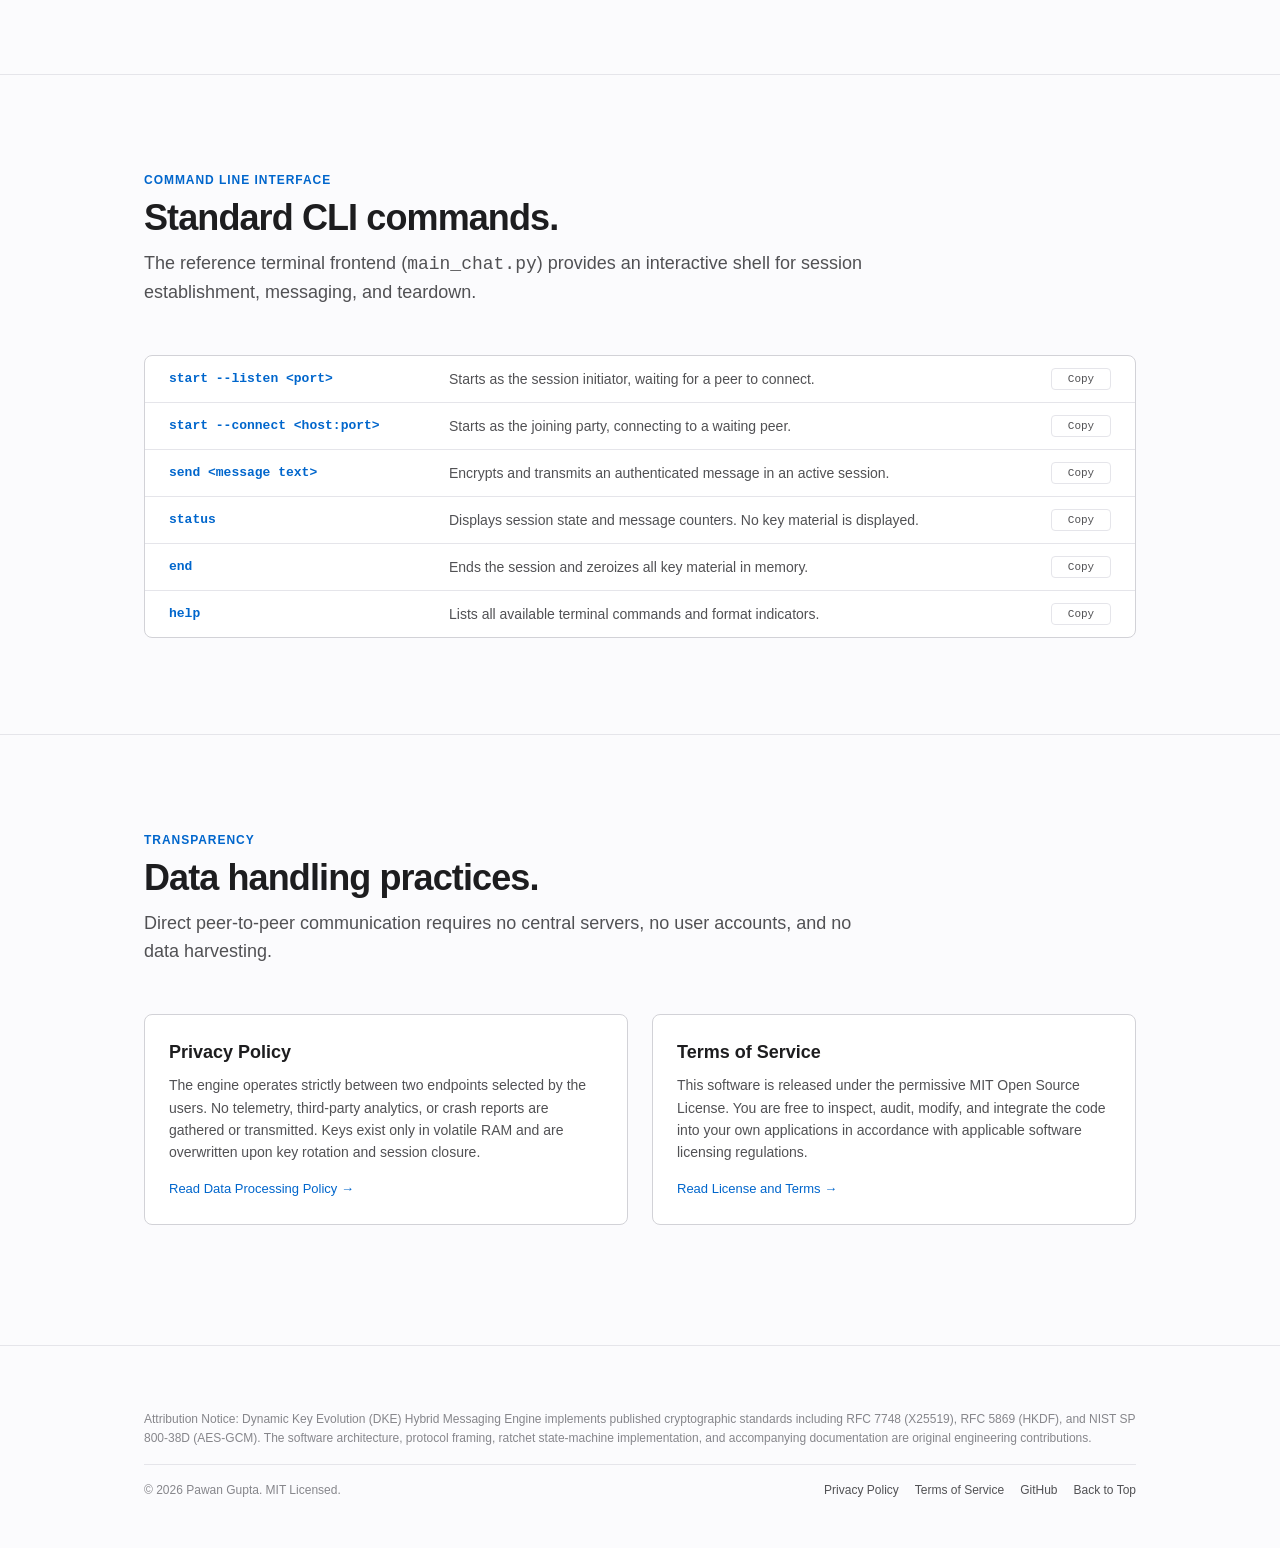
==== commit ba2e5c62: "Remove Clone Repository and Source Code links from web UI and add Ed25519 identity authentication" ====
--- a/index.html
+++ b/index.html
@@ -24,7 +24,6 @@
           <li><a href="#benchmarks">Performance</a></li>
           <li><a href="#cli">CLI Reference</a></li>
           <li><a href="#privacy" data-open-modal="privacy">Privacy</a></li>
-          <li><a href="https://github.com/pawangupta3401-art/dke-hybrid-messaging-engine.git" class="nav-github-link" target="_blank" rel="noopener noreferrer">Source Code</a></li>
         </ul>
       </nav>
     </div>
@@ -43,7 +42,6 @@
 
         <div class="hero-actions">
           <a href="#simulator" class="btn-primary">Launch Interactive Simulator</a>
-          <a href="https://github.com/pawangupta3401-art/dke-hybrid-messaging-engine.git" class="btn-secondary" target="_blank" rel="noopener noreferrer">Clone Repository</a>
         </div>
 
         <div class="hero-audit-strip">
